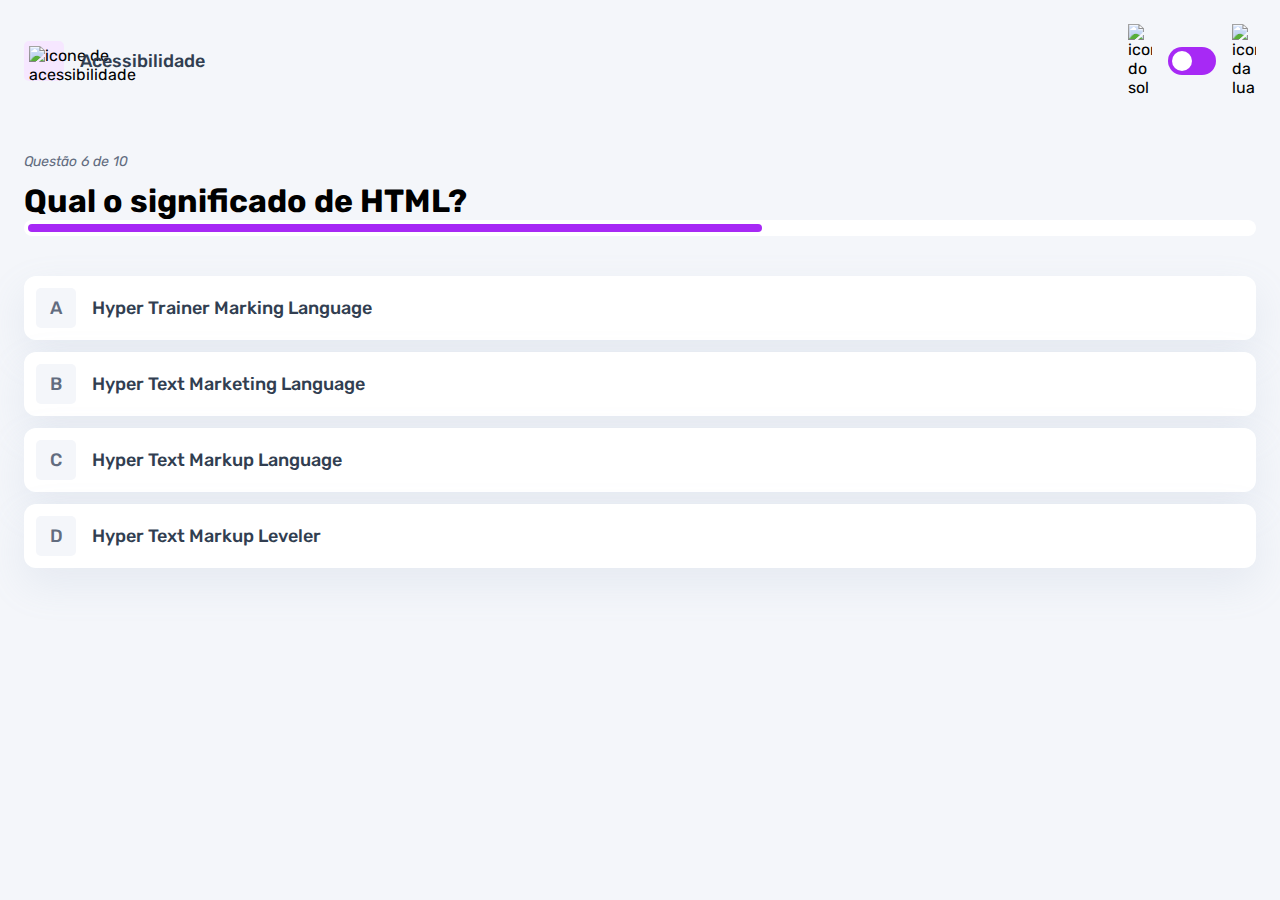
==== pages/quiz/quiz.html @ d682f4c5 "adicionado o efeito de selecao das alternativas" ====
<!DOCTYPE html>
<html lang="en">
<head>
    <meta charset="UTF-8">
    <meta name="viewport" content="width=device-width, initial-scale=1.0">
    <link rel="stylesheet" href="quiz.css">
    <link rel="preconnect" href="https://fonts.googleapis.com">
    <link rel="preconnect" href="https://fonts.gstatic.com" crossorigin>
    <link href="https://fonts.googleapis.com/css2?family=Rubik:ital,wght@0,300..900;1,300..900&display=swap" rel="stylesheet">
    <title>Quiz App</title>
</head>
<body>
    <header>
        <div class="assunto">
            <div class="assunto_icone">
                <img src="../../assets/images/icon-accessibility.svg" alt="icone de acessibilidade">
            </div>

            <h1>Acessibilidade</h1>
        </div>

        <div class="tema">
            <img src="../../assets/images/icon-sun-dark.svg" alt="icone do sol">

            <button>
                <div></div>
            </button>

            <img src="../../assets/images/icon-moon-dark.svg" alt="icone da lua">
        </div>
    </header>

    <main>
        <section class="pergunta">
            <p>Questão 6 de 10</p>

            <h1>Qual o significado de HTML?</h1>

            <div class="barra_progresso">
                <div></div>
            </div>
        </section>

        <section class="alternativas">
            <form action="">

                <label for="alternativa_a">
                    <input type="radio" id="alternativa_a" name="alternativa">
                    <div>
                        <span>A</span>
                        Hyper Trainer Marking Language
                    </div>
                </label>

                <label for="alternativa_b">
                    <input type="radio" id="alternativa_b" name="alternativa">
                    <div>
                        <span>B</span>
                        Hyper Text Marketing Language
                    </div>
                </label>


                <label for="alternativa_c">
                    <input type="radio" id="alternativa_c" name="alternativa">
                    <div>
                        <span>C</span>
                        Hyper Text Markup Language
                    </div>
                </label>

                <label for="alternativa_d">
                    <input type="radio" id="alternativa_d" name="alternativa">
                    <div>
                        <span>D</span>
                        Hyper Text Markup Leveler
                    </div>
                </label>

            </form>
        </section>


    </main>
    </main>
</body>
</html>
---- pages/quiz/quiz.css ----
*{
    margin: 0;
    padding: 0;
    box-sizing: border-box;
    font-family: "Rubik", sans-serif;
    -webkit-font-smoothing: cover;
}

:root {
    --bg-color: #f4f6fa;
    --purple: #a729f5;
    --primary-text-color: #313e51;
    --secondary-text-color: #626c7f;
    --button-bg: #fff;
    --shadow: 0px 16px 40px 0px rgba(143, 160, 193, 0.14);
    --bg-html: #fff1e9;
    --bg-css: #e0fdef;
    --bg-javascript: #ebf0ff;
    --bg-acessibilidade: #f6e7ff;
    --white: #fff;
    --green: #26d782;
    --red: #ee5454;
    --bg-mobile: url(../../assets/images/pattern-background-mobile-light.svg);
    --bg-desktop: url(../../assets/images/pattern-background-desktop-light.svg)

}

body.escuro {
    --bg-color: #313e51;
    --bg-mobile: url(../../assets/images/pattern-background-mobile-dark.svg);
    --bg-desktop: url(../../assets/images/pattern-background-desktop-dark.svg);
    --primary-text-color: #fff;
    --secondary-text-color: #abc1e1;
    --button-bg: #3b4d66;
    --shadow: 0px 16px 40px 0px rgba(49, 62, 81, 0.14);

}

body {
    height: 100vh;
    background: var(--bg-mobile) var(--bg-color);
    background-repeat: no-repeat;
    background-size: cover;
}

header {
    display: flex;
    justify-content: space-between;
    padding: 16px 24px;
}

.assunto {
    display: flex;
    align-items: center;
    gap: 16px;
}

.assunto_icone{
    background: var(--bg-acessibilidade);
    width: 40px;
    height: 40px;
    padding: 5px;
    border-radius: 5px;
}

.assunto_icone img {
    width: 100%;
}

.assunto h1 {
    font-size: 18px;
    font-weight: 500;
    color: var(--primary-text-color);
}


.tema {
    padding: 8px 0;
    display: flex;
    align-items: center;
    gap: 8px;

}

.tema img {
    width: 16px;
}

.tema button {
    height: 20px;
    width: 32px;
    background: var(--purple);
    border: 0;
    border-radius: 999px;
    padding: 4px;
}

.tema button div {
    background: var(--white);
    width: 12px;
    height: 12px;
    border-radius: 999px;
}


main {
    padding: 32px 24px;
}

.pergunta {
    margin-bottom: 40px;
}

.pergunta p {
    font-style: italic;
    font-size: 14px;
    color: var(--secondary-text-color);
    margin-bottom: 12px;
}

.pergunta h2 {
    font-size: 20px;
    font-weight: 500;
    color: var(--primary-text-color);
    line-height: 24px;
    margin-bottom: 24px;
}

.barra_progresso {
    background: var(--button-bg);
    height: 16px;
    padding: 4px;
    border-radius: 999px;
}

.barra_progresso div {
    height: 100%;
    width: 60%;
    background: var(--purple);
    border-radius: 999px;
}

.alternativas form {
    display: flex;
    flex-direction: column;
    gap: 12px;
    margin-bottom: 12px;
}


.alternativas label {
    display: block;
    background: var(--button-bg);
    padding: 12px;
    font-size: 18px;
    font-weight: 500;
    border-radius: 12px;
    box-shadow: var(--shadow);
    color: var(--primary-text-color);

}

.alternativas label:has(input:checked){
    
    outline: 3px solid var(--purple);

    & span {
        background: var(--purple);
        color: var(--white)
    }
}

.alternativas input {
    display: none;
}

.alternativas div {
    display: flex;
    align-items: center;
    gap: 16px;

}

.alternativas div span {
    display: block;
    width: 40px;
    height: 40px;
    background: var(--bg-color);
    border-radius: 5px;
    display: flex;
    align-items: center;
    justify-content: center;
    color: var(--secondary-text-color);
    flex-shrink: 0;
}

.alternativas button {
    padding: 16px;
    border-radius: 12px;
    border: none;
    background: var(--purple);
    color: var(--white);
    width: 100%;
    font-size: 18px;
    font-weight: 500;
}




@media(min-width: 1100px){
    .tema {
        gap: 16px
    }

    .tema img {
        width: 24px;
    }

    .tema button {
        width: 48px;
        height: 28px;
    }

    .tema button div {
        width: 20px;
        height: 20px;
    }
}
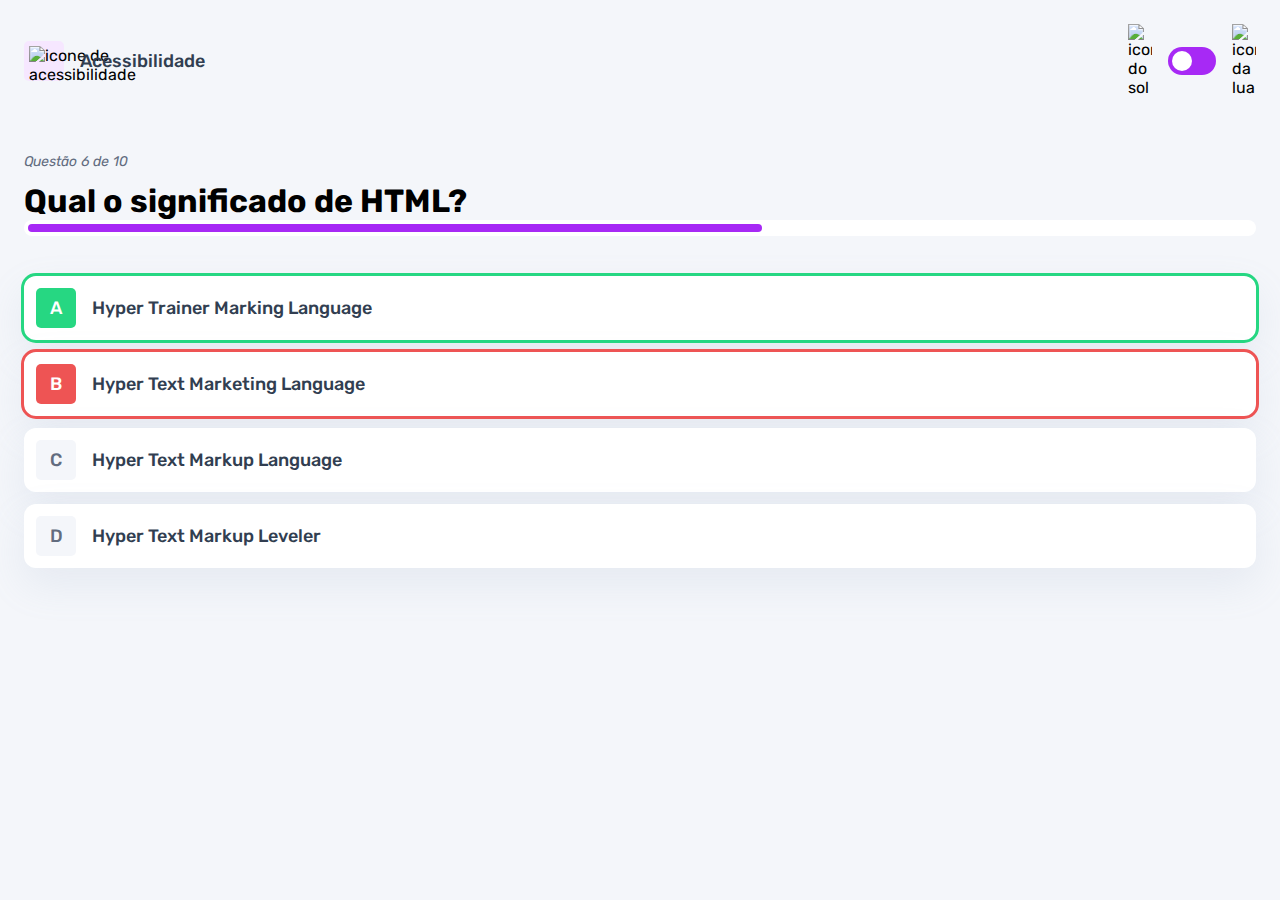
==== commit 2f9e19d0: "adicionado o efeito para alternativas corretas e erradas" ====
--- a/pages/quiz/quiz.html
+++ b/pages/quiz/quiz.html
@@ -44,7 +44,7 @@
         <section class="alternativas">
             <form action="">
 
-                <label for="alternativa_a">
+                <label for="alternativa_a" id="correta">
                     <input type="radio" id="alternativa_a" name="alternativa">
                     <div>
                         <span>A</span>
@@ -52,7 +52,7 @@
                     </div>
                 </label>
 
-                <label for="alternativa_b">
+                <label for="alternativa_b" id="errada">
                     <input type="radio" id="alternativa_b" name="alternativa">
                     <div>
                         <span>B</span>
--- a/pages/quiz/quiz.css
+++ b/pages/quiz/quiz.css
@@ -169,6 +169,25 @@
         color: var(--white)
     }
 }
+.alternativas label#correta{
+    outline: 3px solid var(--green);
+
+    & span {
+       background: var(--green);
+       color: var(--white);
+    }
+}
+
+.alternativas label#errada{
+    outline: 3px solid var(--red);
+
+    & span {
+       background: var(--red);
+       color: var(--white);
+    }
+}
+
+
 
 .alternativas input {
     display: none;
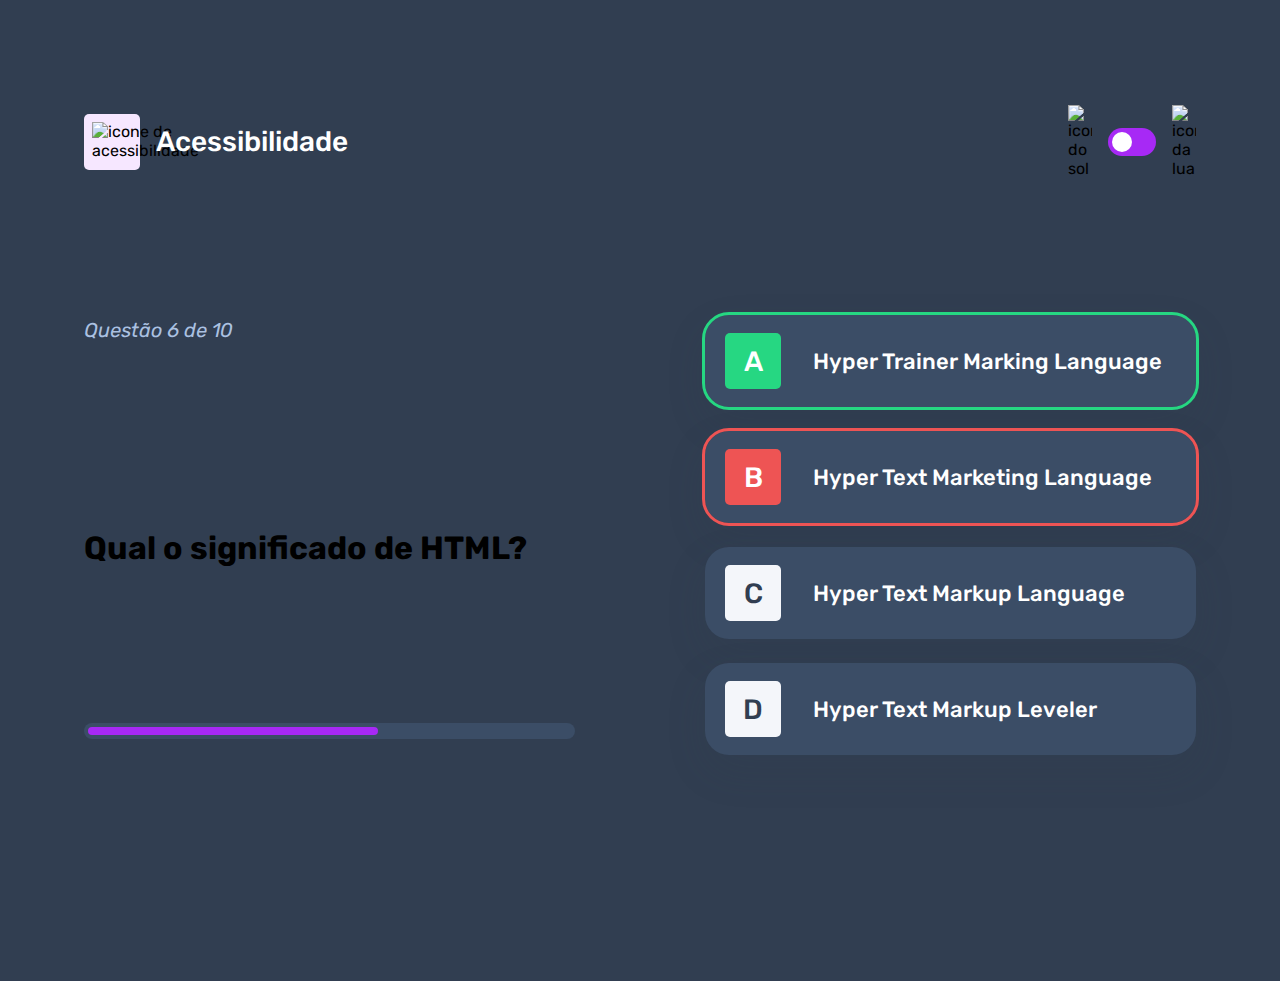
==== commit 0212b04c: "ajuste das cores do tema dark" ====
--- a/pages/quiz/quiz.html
+++ b/pages/quiz/quiz.html
@@ -9,7 +9,7 @@
     <link href="https://fonts.googleapis.com/css2?family=Rubik:ital,wght@0,300..900;1,300..900&display=swap" rel="stylesheet">
     <title>Quiz App</title>
 </head>
-<body>
+<body class="escuro">
     <header>
         <div class="assunto">
             <div class="assunto_icone">
--- a/pages/quiz/quiz.css
+++ b/pages/quiz/quiz.css
@@ -8,7 +8,10 @@
 
 :root {
     --bg-color: #f4f6fa;
+    --bg-span: #f4f6fa;
+    --color-span: #626c7f;
     --purple: #a729f5;
+    --purple-hover: rgba(167, 41, 245, 0.7);
     --primary-text-color: #313e51;
     --secondary-text-color: #626c7f;
     --button-bg: #fff;
@@ -33,6 +36,7 @@
     --secondary-text-color: #abc1e1;
     --button-bg: #3b4d66;
     --shadow: 0px 16px 40px 0px rgba(49, 62, 81, 0.14);
+    --color-span: #313e51;
 
 }
 
@@ -157,7 +161,15 @@
     border-radius: 12px;
     box-shadow: var(--shadow);
     color: var(--primary-text-color);
-
+    cursor: pointer;
+
+}
+
+.alternativas label:hover {
+    & span {
+        background: var(--bg-acessibilidade);
+        color: var(--purple);
+    }
 }
 
 .alternativas label:has(input:checked){
@@ -204,12 +216,12 @@
     display: block;
     width: 40px;
     height: 40px;
-    background: var(--bg-color);
+    background: var(--bg-span);
     border-radius: 5px;
     display: flex;
     align-items: center;
     justify-content: center;
-    color: var(--secondary-text-color);
+    color: var(--color-span);
     flex-shrink: 0;
 }
 
@@ -222,12 +234,35 @@
     width: 100%;
     font-size: 18px;
     font-weight: 500;
+    transition: background 0.3s;
+}
+
+
+.alternativas button:hover {
+    background: var(--purple-hover);
+    cursor: pointer;
 }
 
 
 
 
 @media(min-width: 1100px){
+    header {
+        margin-block: 81px;
+        max-width: 1160px;
+        margin-inline: auto;
+    }
+
+    .assunto_icone {
+        width: 56px;
+        height: 56px;
+        padding: 8px;
+    }
+
+    .assunto h1 {
+        font-size: 28px;
+
+    }
     .tema {
         gap: 16px
     }
@@ -245,4 +280,62 @@
         width: 20px;
         height: 20px;
     }
+
+    
+    main {
+        max-width: 1160px;
+        margin-inline: auto;
+        display: flex;
+        gap: 130px
+    }
+
+
+    section {
+        width: 100%;
+
+    }
+
+    .pergunta {
+        display: flex;
+        flex-direction: column;
+        justify-content: space-between;
+    }
+
+    .pergunta p {
+        font-size: 20px;
+        line-height: 30px;
+        margin-bottom: 27px;
+    }
+
+    .pergunta h2 {
+        font-size: 36px;
+        line-height: 42px;
+    }
+
+    .alternativas form {
+        gap: 24px;
+        margin-bottom: 24px;
+    }
+
+    .alternativas label {
+        font-size: 22px;
+        padding: 18px 20px;
+        border-radius: 24px;
+
+    }
+
+    .alternativas div {
+        gap: 32px;
+    }
+
+    .alternativas div span {
+        width: 56px;
+        height: 56px;
+        font-size: 28px;
+    }
+
+    .alternativas button {
+        font-size: 22px;
+    }
+
 }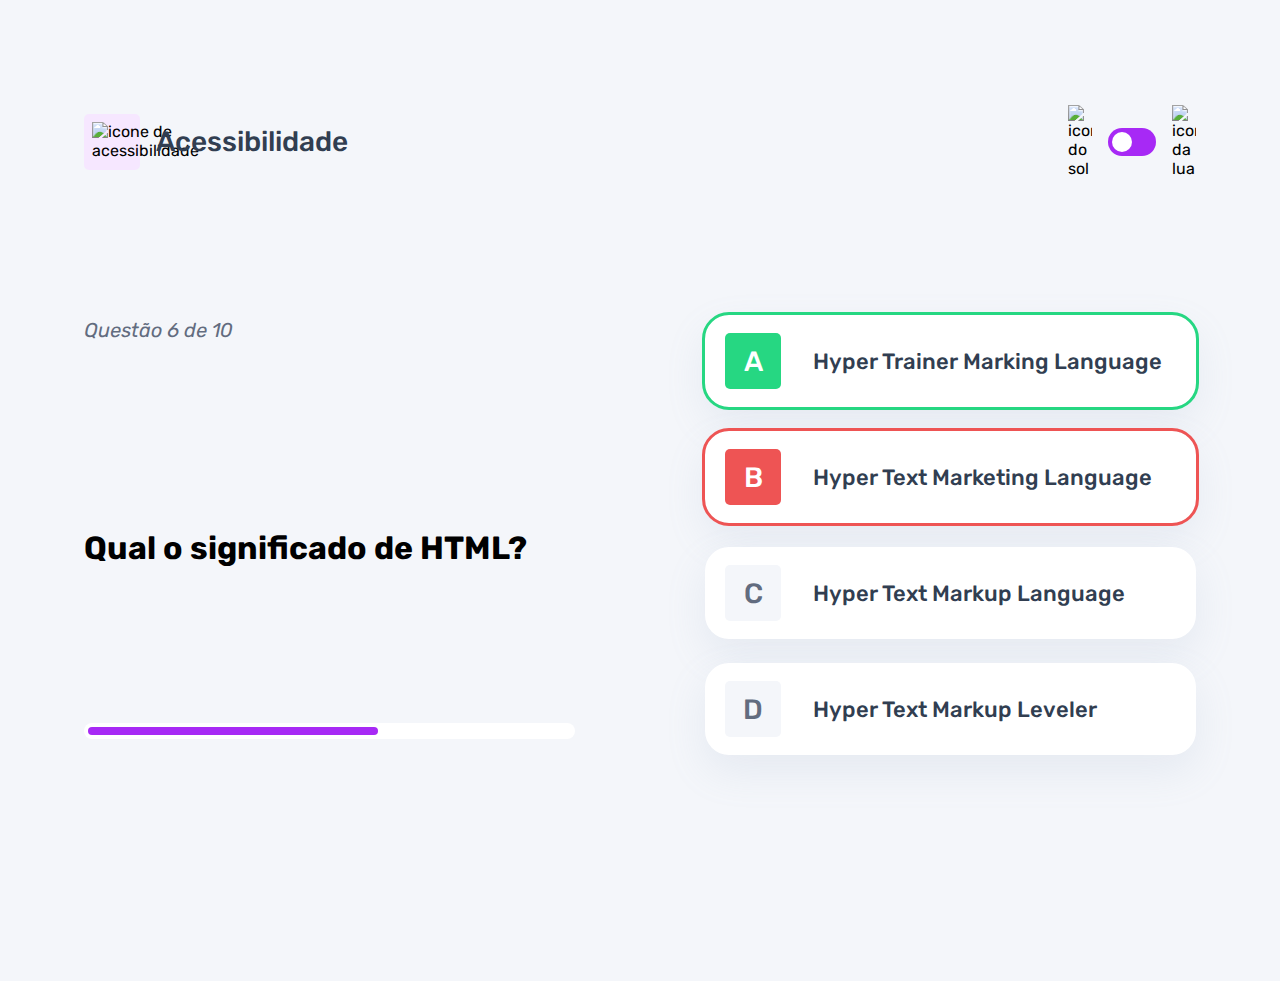
==== commit 32fce91d: "ajuste do fundo para o desktop no quiz.html" ====
--- a/pages/quiz/quiz.html
+++ b/pages/quiz/quiz.html
@@ -9,7 +9,7 @@
     <link href="https://fonts.googleapis.com/css2?family=Rubik:ital,wght@0,300..900;1,300..900&display=swap" rel="stylesheet">
     <title>Quiz App</title>
 </head>
-<body class="escuro">
+<body>
     <header>
         <div class="assunto">
             <div class="assunto_icone">
--- a/pages/quiz/quiz.css
+++ b/pages/quiz/quiz.css
@@ -247,6 +247,12 @@
 
 
 @media(min-width: 1100px){
+    
+    body {
+        background: var(--bg-desktop) var(--bg-color);
+        background-size: cover;
+        background-repeat: no-repeat;
+    }
     header {
         margin-block: 81px;
         max-width: 1160px;
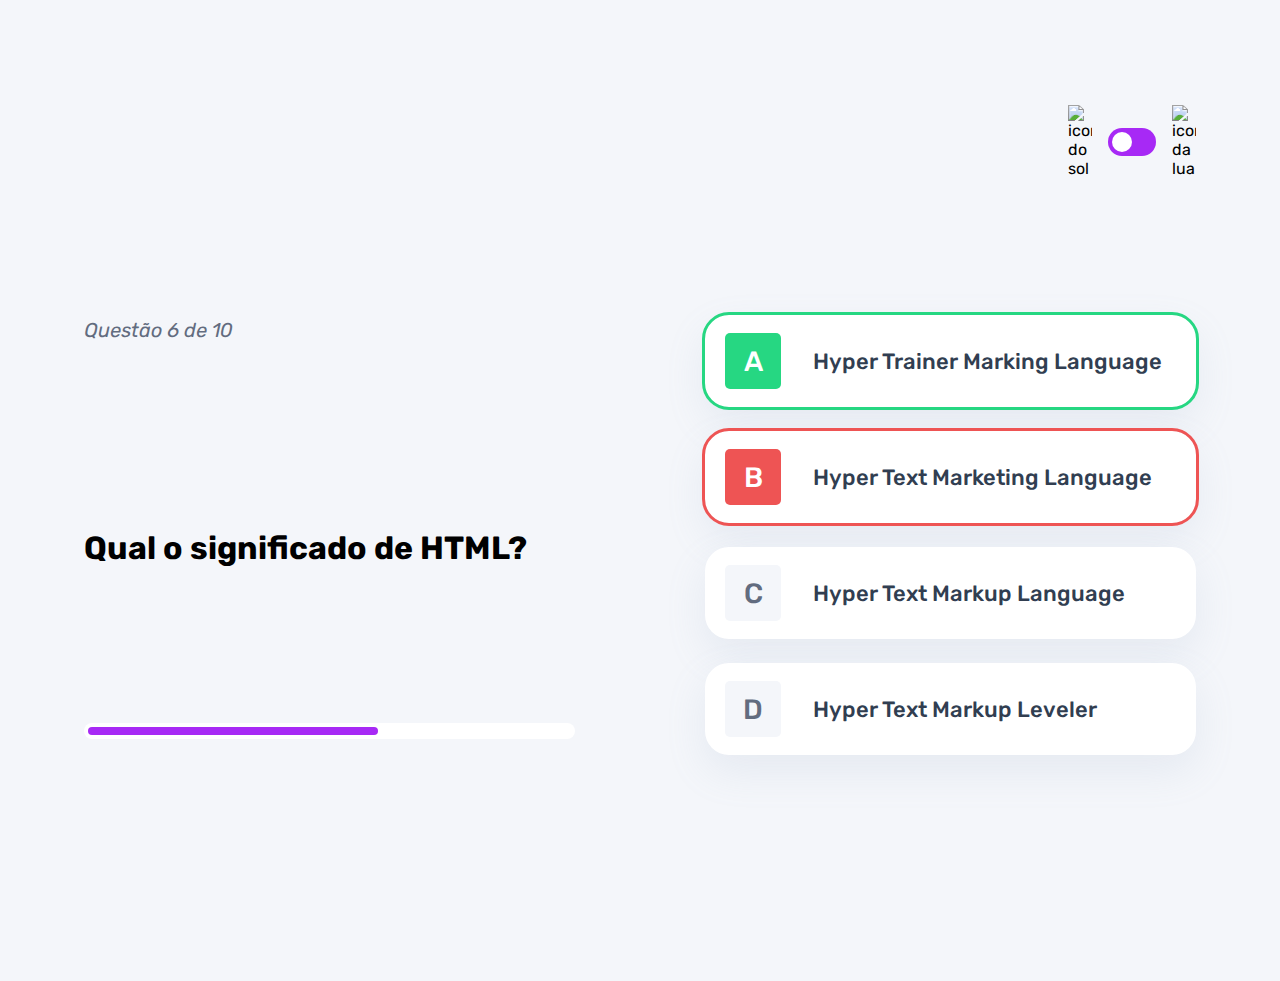
==== commit 5cc227b8: "alteração dinamica do assunto da pagina" ====
--- a/pages/quiz/quiz.html
+++ b/pages/quiz/quiz.html
@@ -1,5 +1,5 @@
 <!DOCTYPE html>
-<html lang="en">
+<html lang="pt-BR">
 <head>
     <meta charset="UTF-8">
     <meta name="viewport" content="width=device-width, initial-scale=1.0">
@@ -7,16 +7,17 @@
     <link rel="preconnect" href="https://fonts.googleapis.com">
     <link rel="preconnect" href="https://fonts.gstatic.com" crossorigin>
     <link href="https://fonts.googleapis.com/css2?family=Rubik:ital,wght@0,300..900;1,300..900&display=swap" rel="stylesheet">
+    <script src="./quiz.js" type="module" defer ></script>
     <title>Quiz App</title>
 </head>
 <body>
     <header>
         <div class="assunto">
             <div class="assunto_icone">
-                <img src="../../assets/images/icon-accessibility.svg" alt="icone de acessibilidade">
+                <img src="" alt="">
             </div>
 
-            <h1>Acessibilidade</h1>
+            <h1></h1>
         </div>
 
         <div class="tema">
--- a/pages/quiz/quiz.css
+++ b/pages/quiz/quiz.css
@@ -60,12 +60,29 @@
 }
 
 .assunto_icone{
-    background: var(--bg-acessibilidade);
     width: 40px;
     height: 40px;
     padding: 5px;
     border-radius: 5px;
 }
+
+
+.assunto_icone.html{
+    background: var(--bg-html);
+}
+
+.assunto_icone.css{
+    background: var(--bg-css);
+}
+
+.assunto_icone.javascript{
+    background: var(--bg-javascript);
+}
+
+.assunto_icone.acessibilidade{
+    background: var(--bg-acessibilidade);
+}
+
 
 .assunto_icone img {
     width: 100%;
@@ -97,6 +114,8 @@
     border: 0;
     border-radius: 999px;
     padding: 4px;
+    display: flex;
+    cursor: pointer;
 }
 
 .tema button div {
@@ -247,7 +266,7 @@
 
 
 @media(min-width: 1100px){
-    
+
     body {
         background: var(--bg-desktop) var(--bg-color);
         background-size: cover;
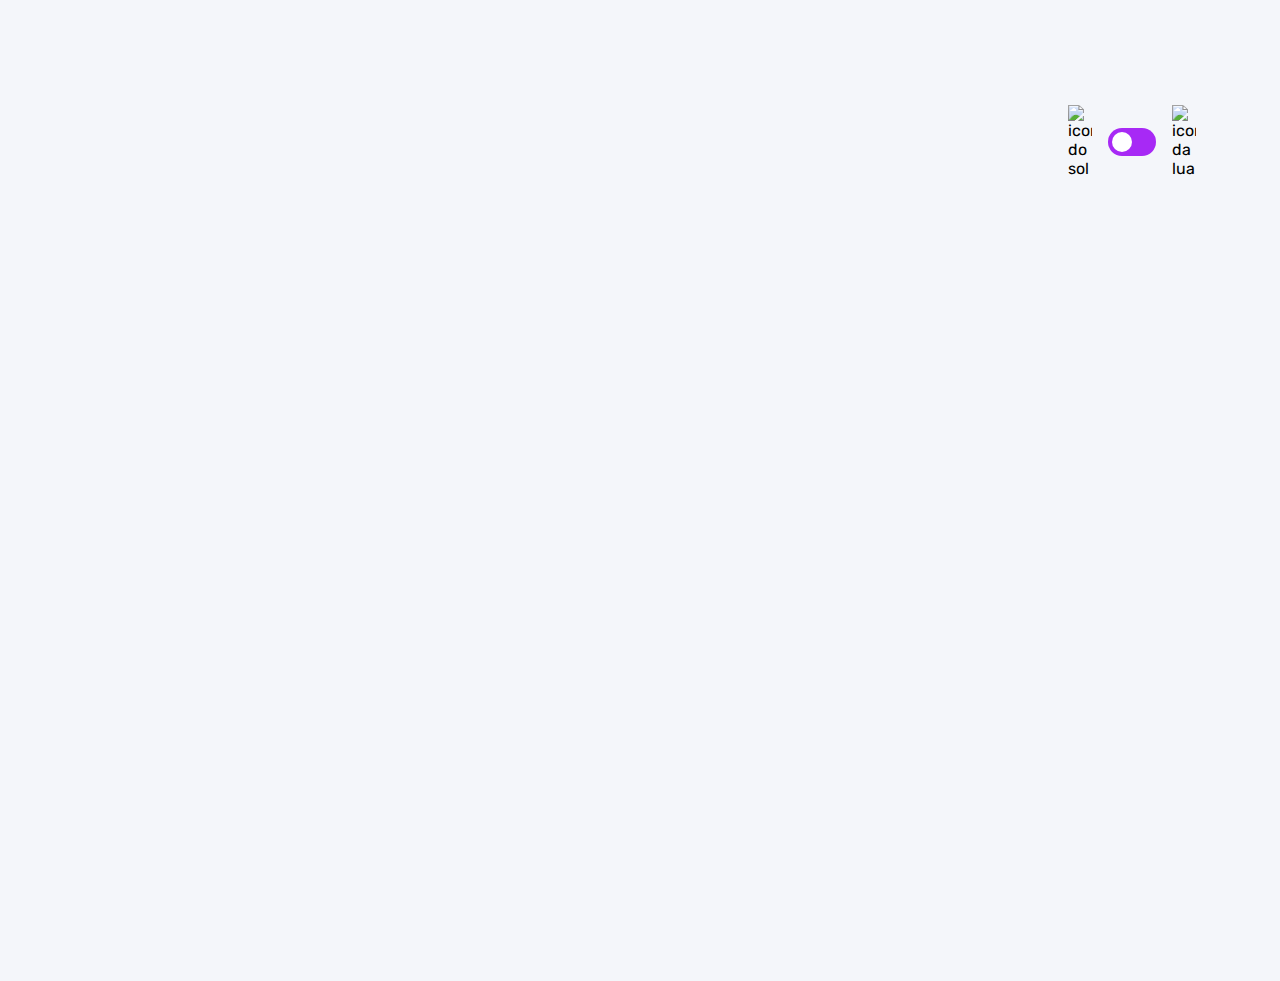
==== commit 8d9efdfa: "adicionadas as funcoes de buscar as perguntas e montar as perguntas no html" ====
--- a/pages/quiz/quiz.html
+++ b/pages/quiz/quiz.html
@@ -32,57 +32,7 @@
     </header>
 
     <main>
-        <section class="pergunta">
-            <p>Questão 6 de 10</p>
-
-            <h1>Qual o significado de HTML?</h1>
-
-            <div class="barra_progresso">
-                <div></div>
-            </div>
-        </section>
-
-        <section class="alternativas">
-            <form action="">
-
-                <label for="alternativa_a" id="correta">
-                    <input type="radio" id="alternativa_a" name="alternativa">
-                    <div>
-                        <span>A</span>
-                        Hyper Trainer Marking Language
-                    </div>
-                </label>
-
-                <label for="alternativa_b" id="errada">
-                    <input type="radio" id="alternativa_b" name="alternativa">
-                    <div>
-                        <span>B</span>
-                        Hyper Text Marketing Language
-                    </div>
-                </label>
-
-
-                <label for="alternativa_c">
-                    <input type="radio" id="alternativa_c" name="alternativa">
-                    <div>
-                        <span>C</span>
-                        Hyper Text Markup Language
-                    </div>
-                </label>
-
-                <label for="alternativa_d">
-                    <input type="radio" id="alternativa_d" name="alternativa">
-                    <div>
-                        <span>D</span>
-                        Hyper Text Markup Leveler
-                    </div>
-                </label>
-
-            </form>
-        </section>
-
-
-    </main>
+        
     </main>
 </body>
 </html>--- a/pages/quiz/quiz.css
+++ b/pages/quiz/quiz.css
@@ -158,7 +158,6 @@
 
 .barra_progresso div {
     height: 100%;
-    width: 60%;
     background: var(--purple);
     border-radius: 999px;
 }
